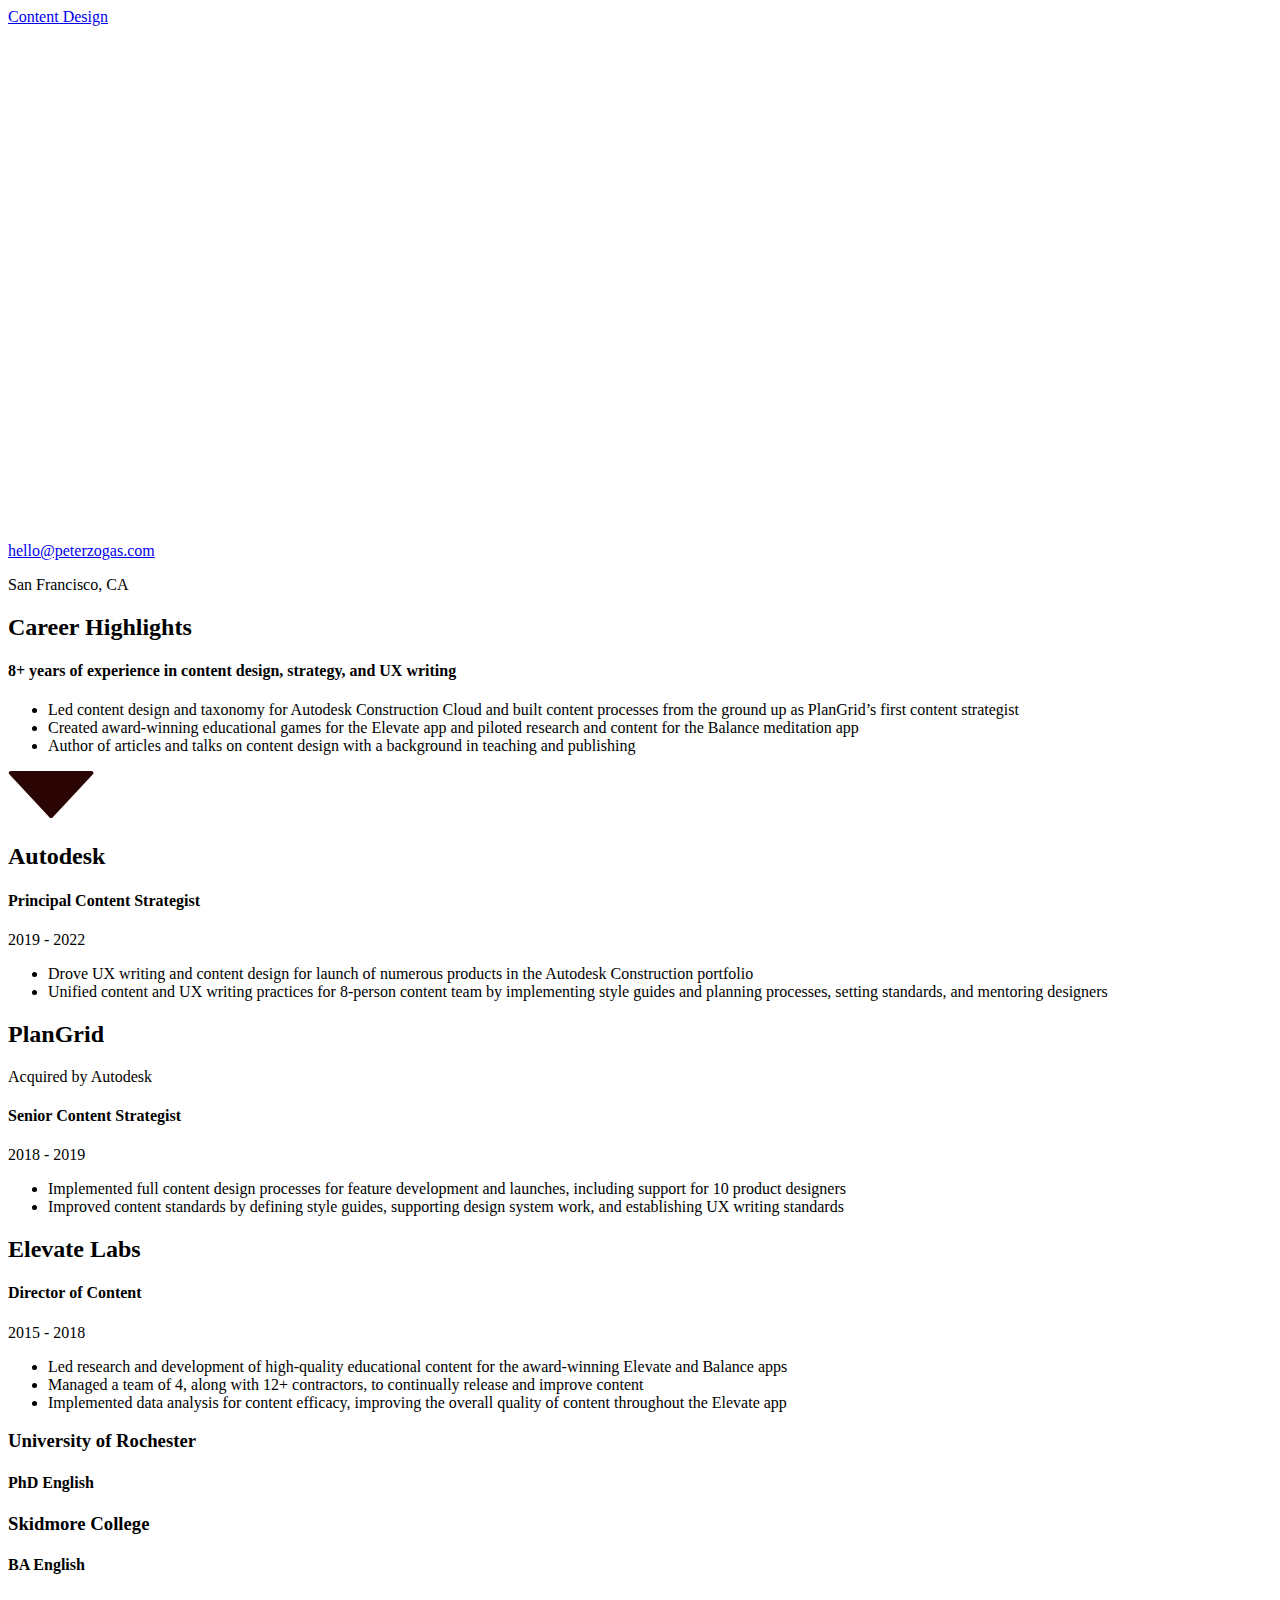
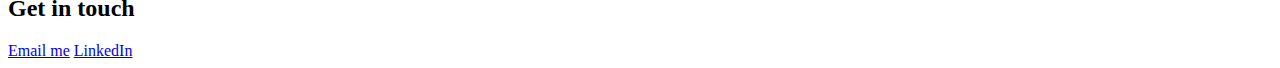
==== resume.html @ 5edbdcd4 "Alice revamp" ====
<!doctype html>
<html lang="en">

<head>
  <meta charset="utf-8">
  <meta name="viewport" content="width=device-width,initial-scale=1,shrink-to-fit=no">
    <link href="CSS/styles.css" rel="stylesheet">
  <link href="https://fonts.googleapis.com/css2?family=Work+Sans:wght@300;400;500;600;700&display=swap|Raleway:Raleway:wght@300;400;500&family=Work+Sans:wght@700;800&display=swap|Alfa Slab One" rel="stylesheet">
  <link rel="shortcut icon" href="images/favicon.ico" type="image/x-icon">
</head>

<body>
  <div class="page-container">

    <header>
      <div class="nav-links">
        <a class="button-resting" href="./index.html">Content Design</a>
      </div>

      <div class="social-links">
        <a href="mailto:hello@peterzogas.com">
          <svg class="social-icon" width="512" height="512" viewBox="0 0 512 512" fill="none" xmlns="http://www.w3.org/2000/svg">
            <path fill-rule="evenodd" clip-rule="evenodd" d="M40 191.663V444H472V193.309L282.05 341.231C267.623 352.466 247.414 352.487 232.963 341.282L40 191.663ZM439.397 168H74.7605L257.473 309.672L439.397 168ZM0 148C0 136.954 8.95431 128 20 128H492C503.046 128 512 136.954 512 148V464C512 475.046 503.046 484 492 484H20C8.95431 484 0 475.046 0 464V148Z"/>
          </svg></a>
        <a href="https://www.linkedin.com/in/peterzogas/" target="_blank">
          <svg class="social-icon" width="512" height="512" viewBox="0 0 512 512" fill="none" xmlns="http://www.w3.org/2000/svg">
            <path d="M93.8667 145.067C122.144 145.067 145.067 122.144 145.067 93.8667C145.067 65.5897 122.144 42.6667 93.8667 42.6667C65.5897 42.6667 42.6667 65.5897 42.6667 93.8667C42.6667 122.144 65.5897 145.067 93.8667 145.067Z"/>
            <path d="M138.779 184.589H49.8526V470.232H138.779V184.589Z"/>
            <path d="M193.572 184.589H278.905V224.15C281.101 220.079 291.377 202.496 310.344 191.775C331.902 179.591 351.216 176.679 373.67 177.853C409.151 179.708 422.175 188.182 438.793 201.656C467.043 224.561 469.333 288.337 469.333 288.337V470.231H381.305V327.411C381.305 327.411 382.204 304.505 375.579 282.947C369.789 268.236 358.614 255.551 337.291 255.551C292.902 255.551 281.153 297.813 278.905 308.407V470.232H193.572V184.589Z"/>
          </svg></a>
      </div>
    </header>

    <div class="contact-wrapper">
      <div class="contact-container">
        <a href="mailto:hello@peterzogas.com">hello@peterzogas.com</a>
        <p class="location">San Francisco, CA</p>
      </div>
  </div>

    <div class="experience-wrapper">
    <div class="experience-container">
      <div class="experience-title">
        <h2>Career Highlights</h2>
        <h4>8+ years of experience in content design, strategy, and UX writing</h4>
      </div>
      <div class="experience-text">
        <ul>
          <li>Led content design and taxonomy for Autodesk Construction Cloud and built content processes from the ground up as PlanGrid’s first content strategist</li>
          <li>Created award-winning educational games for the Elevate app and piloted research and content for the Balance meditation app</li>
          <li>Author of articles and talks on content design with a background in teaching and publishing</li>
        </ul>
      </div>
    </div>
    
    <div class=intro-image>
        <svg width="86" height="48" viewBox="0 0 86 48" fill="none" xmlns="http://www.w3.org/2000/svg">
        <path d="M44.5681 46.4406C43.7778 47.2847 42.4384 47.2847 41.6481 46.4406L1.32066 3.36691C0.124448 2.08924 1.0304 0 2.78064 0L83.4356 0C85.1858 0 86.0918 2.08924 84.8956 3.36691L44.5681 46.4406Z" fill="#2B0504"/>
        </svg>
    </div>


    <div class="experience-container">
      <div class="experience-title">
        <h2>Autodesk</h2>
        <h4>Principal Content Strategist</h4>
        <p class="experience-year">2019 - 2022</p>
      </div>
      <div class="experience-text">
        <ul>
          <li>Drove UX writing and content design for launch of numerous products in the Autodesk Construction portfolio</li>
          <li>Unified content and UX writing practices for 8-person content team by implementing style guides and planning processes, setting standards, and mentoring designers</li>
        </ul>
      </div>
    </div>

    <div class="experience-container">
      <div class="experience-title">
        <h2>PlanGrid</h2>
        <p class="experience-sub-title">Acquired by Autodesk</p>
        <h4>Senior Content Strategist</h4>
        <p class="experience-year">2018 - 2019</p>
      </div>
      <div class="experience-text">
        <ul>
          <li>Implemented full content design processes for feature development and launches, including support for 10 product designers</li>
          <li>Improved content standards by defining style guides, supporting design system work, and establishing UX writing standards</li>
        </ul>
      </div>
    </div>

    <div class="experience-container">
      <div class="experience-title">
        <h2>Elevate Labs</h2>
        <h4>Director of Content</h4>
        <p class="experience-year">2015 - 2018</p>
      </div>
      <div class="experience-text">
        <ul>
          <li>Led research and development of high-quality educational content for the award-winning Elevate and Balance apps</li>
          <li>Managed a team of 4, along with 12+ contractors, to continually release and improve content</li>
          <li>Implemented data analysis for content efficacy, improving the overall quality of content throughout the Elevate app</li>
        </ul>
      </div>
    </div>


    <div class="experience-container">
      <div class="education-title" style="margin-bottom: 1.25em;">
        <h3>University of Rochester</h3>
        <h4>PhD English</h4>
      </div>
      <div class="education-title">
        <h3>Skidmore College</h3>
        <h4>BA English</h4>
      </div>
    </div>

    </div>



    <div id="contact" class="footer">
      <div class="footer-text">
        <h2>Get in touch</h2>
        <a class="button-resting flex-adjust" href="mailto:hello@peterzogas.com">Email me</a>
        <a class="button-resting flex-adjust" href="https://www.linkedin.com/in/peterzogas/" target="_blank">LinkedIn</a>
      </div>
    </div>


  </div>
</body>
</html>
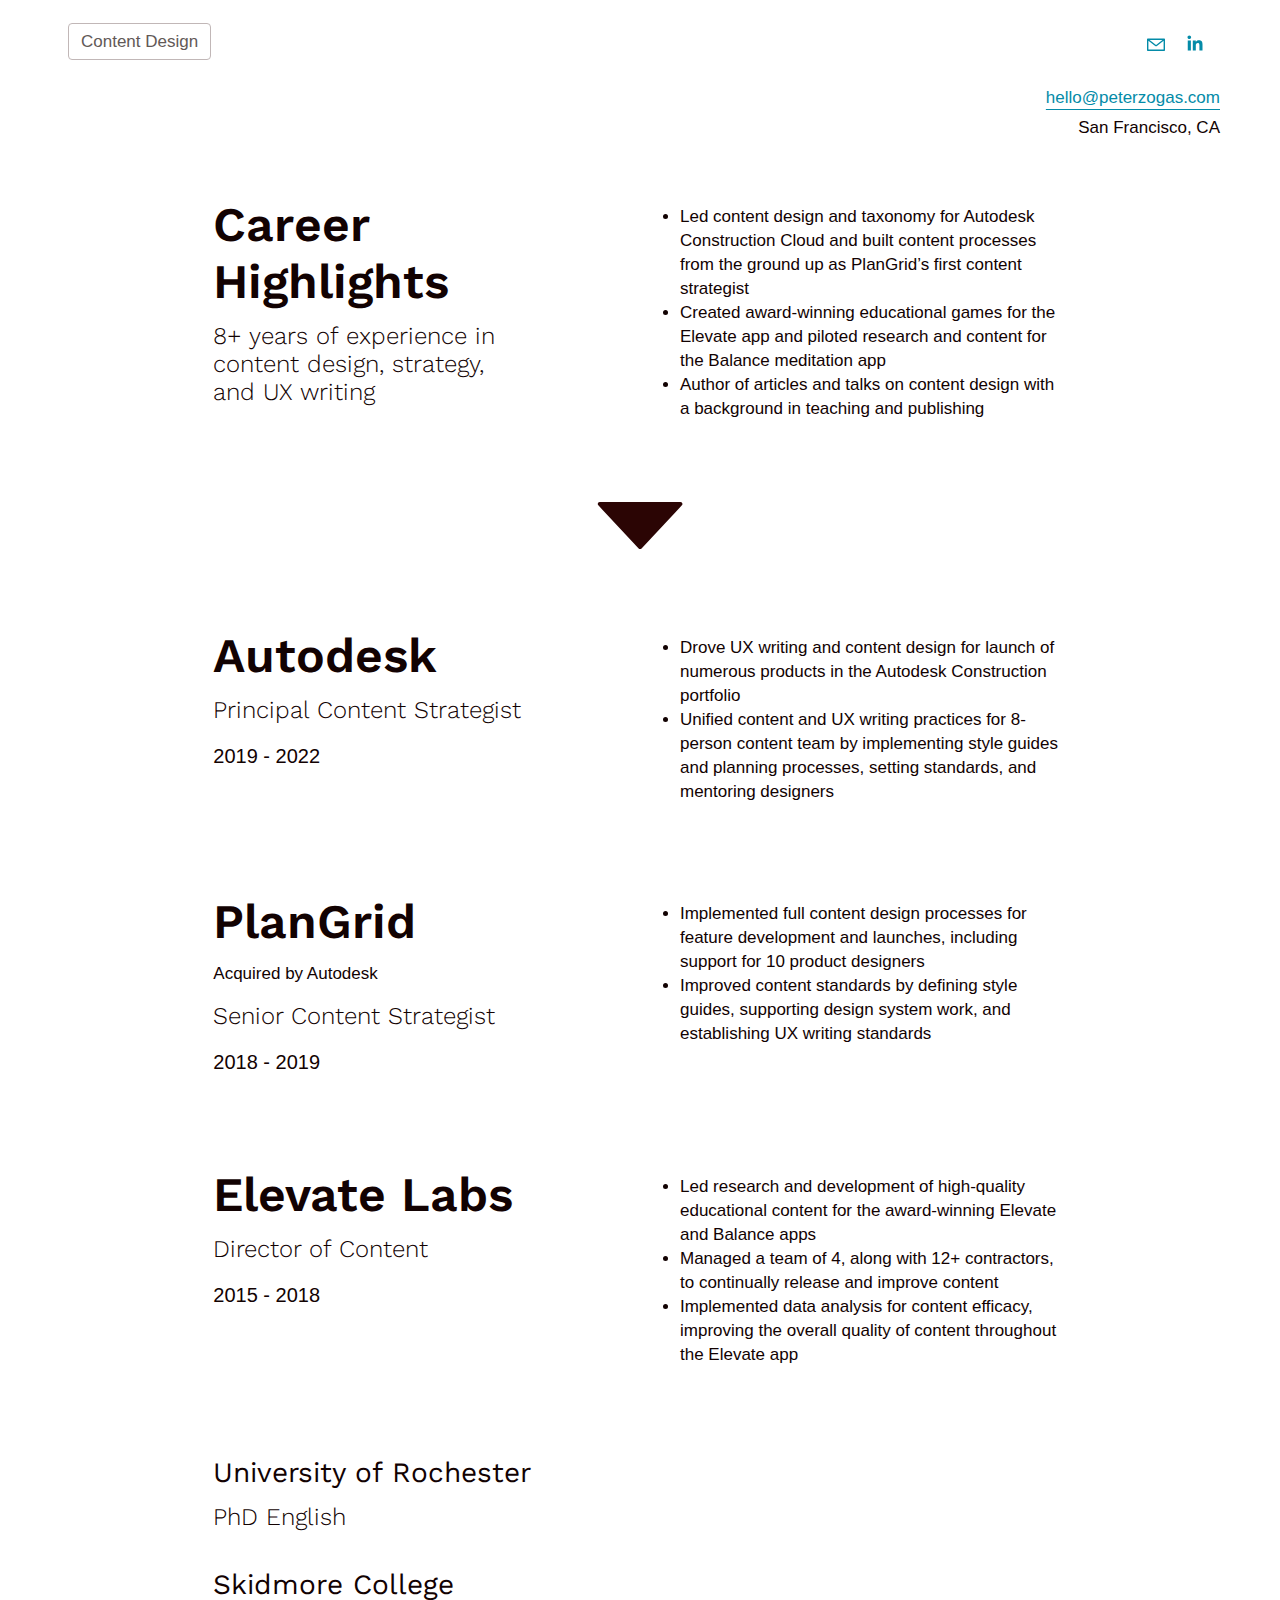
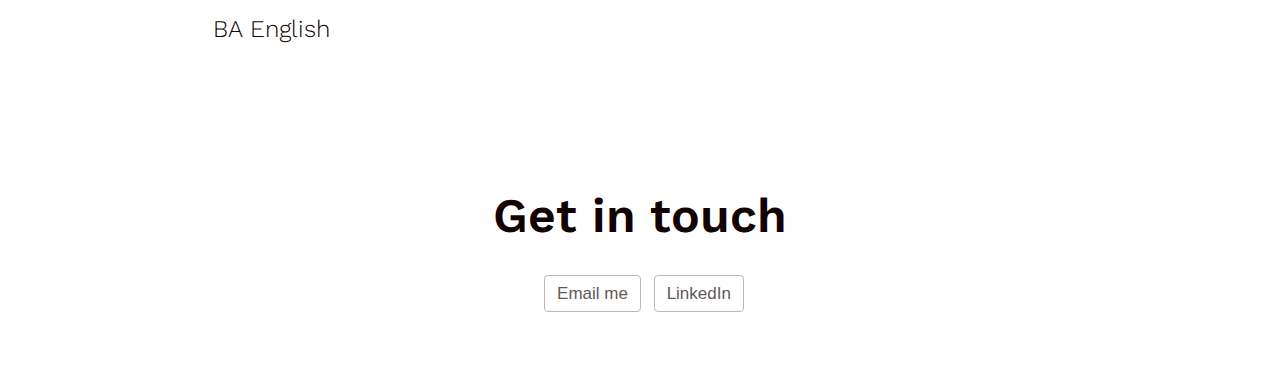
==== commit ca5f5d4b: "adding google analytics" ====
--- a/resume.html
+++ b/resume.html
@@ -2,6 +2,17 @@
 <html lang="en">
 
 <head>
+
+<!-- Google tag (gtag.js) -->
+<script async src="https://www.googletagmanager.com/gtag/js?id=G-7LBYZ3L80T"></script>
+<script>
+  window.dataLayer = window.dataLayer || [];
+  function gtag(){dataLayer.push(arguments);}
+  gtag('js', new Date());
+
+  gtag('config', 'G-7LBYZ3L80T');
+</script>
+
   <meta charset="utf-8">
   <meta name="viewport" content="width=device-width,initial-scale=1,shrink-to-fit=no">
     <link href="CSS/styles.css" rel="stylesheet">
--- a/CSS/styles.css
+++ b/CSS/styles.css
@@ -0,0 +1,580 @@
+html{
+	scroll-behavior: smooth;
+}
+
+body{
+	font-family: 'Raleway', sans-serif;
+	color: #120202;
+	font-size: 17px;
+	font-weight: 400;
+	margin: 0;
+}
+
+
+p, li{
+	line-height: 1.5rem;
+}
+
+
+h1{
+	font-family: 'Work Sans', sans-serif;
+	font-size: 3.5rem;
+	font-weight: 700;
+	margin-bottom: 0.25em;
+}
+h2{
+	font-family: 'Work Sans', sans-serif;
+	font-size: 3rem;
+	font-weight: 600;
+	margin-top:8px;
+}
+h3{
+	font-family: 'Work Sans', sans-serif;
+	font-size: 1.75rem;
+	font-weight: 400;
+	margin-top:8px;
+}
+h4{
+	font-family: 'Work Sans', sans-serif;
+	font-size:1.5rem;
+	font-weight: 300;
+	margin-top:0;
+	margin-bottom:8px;
+}
+h5{
+	font-size: 0.875rem;
+	font-weight: 300;
+	margin-top: 12px;
+}
+
+
+a{
+	color: #048BA8;
+	text-decoration-color: #048BA8;
+	text-decoration-thickness: .073em;
+	text-underline-offset: .35em;
+	padding: 4px 0px;
+}
+a:hover{
+	color:#4F288A;
+	text-decoration: none;
+	background-color:#F1E6F1;
+	border-radius: 1px;
+}
+
+.page-container{
+	padding-top: 32px;
+	padding-bottom: 32px;
+}
+
+a.button-resting{
+	text-align: center;
+	margin-left: 8px;
+	color: #625957;
+	background-color: #fff;
+	border-radius: 4px;
+	border: 1px solid #C1B7B7;
+	padding: 8px 12px 8px 12px;
+	text-decoration:none;
+}
+a.button-resting:hover{
+	color: #120202;
+	background-color: #C2E5E9;
+	border-radius: 4px;
+	border: 1px solid #048BA8;
+	padding-left: 12px;
+	padding-right: 12px;
+	text-decoration:none;
+}
+a.button-disabled{
+	color: #858D96;
+	background-color: #EDF1F4;
+	border-radius: 20px;
+	border: 1px solid #EDF1F4;
+	padding-left: 12px;
+	padding-right: 12px;
+	text-decoration:none;
+	pointer-events: none;
+}
+
+
+/*HEADER*/
+header{
+	display: flex;
+	justify-content: space-between;
+	padding-left: 60px;
+	padding-right: 60px;
+}
+.social-links a{
+	padding-right: 16px;
+}
+.social-links a:hover{
+	background-color:transparent;
+}
+a.link-mini{
+	font-size:0.95rem;
+	padding-right:0px;
+}
+a.link-mini:hover{
+	color:#4F288A;
+	text-decoration: none;
+	background-color:#F1E6F1;
+	border-radius: 1px;
+}
+svg.social-icon{
+	height: 18px;
+	width: 18px;
+	fill:#048BA8;
+	display: inline-block;
+	vertical-align: middle;
+}
+.social-icon:hover{
+	fill: #4F288A;
+}
+
+
+/*INTRO*/
+.intro{
+	padding-top: 5em;
+}
+.intro, .footer, .skills-content, .work{
+	display: grid;
+	grid-template-columns: repeat(12,1fr);
+	grid-template-rows: auto;
+}
+
+.intro .intro-text{
+	padding-left: 3em;
+	grid-column-start: 2;
+	grid-column-end: 7;
+	text-align: left;
+}
+.profile-image{
+	grid-column-start: 8;
+	grid-column-end: 12;
+	justify-self: center;
+}
+.intro-image{
+	grid-column-start: 1;
+	grid-column-end: 13;
+	justify-self: center;
+}
+.intro .intro-image{
+	padding-top: 3.5em;
+}
+
+.profile-image img{
+	object-fit: cover;
+	max-width: 300px;
+	width: 100%;
+	max-height: 100%;
+	padding-top: 4em;
+	padding-bottom: 4em;
+}
+.intro-text{
+	grid-column-start: 4;
+	grid-column-end: 10;
+	justify-self: center;
+	text-align: center;
+}
+
+.intro-text h3{
+	padding-bottom: 1em;
+}
+
+
+
+/*SKILLS*/
+.skills-icon-left img{
+	max-width: 78px;
+}
+.skills-content{
+	grid-template-rows: auto;
+	grid-row-gap: 64px;
+	padding-top: 5rem;
+	padding-bottom: 5rem;
+}
+
+.skills-1, .skills-3 {
+	grid-column-start: 3;
+	grid-column-end: 7;
+	justify-self: left;
+	margin-right:1.25rem;
+	display:flex;
+	column-gap: 1rem;
+}
+
+.skills-2, .skills-4{
+	grid-column-start: 7;
+	grid-column-end: 11;
+	justify-self: left;
+	margin-left:1.25rem;
+	display:flex;
+	column-gap: 1rem;
+}
+
+.skills-description-right h4{
+	font-family: 'Work Sans', sans-serif;
+	color: #120202;
+	font-size:1.25em;
+	font-weight: 500;
+	margin-top:0;
+	margin-bottom:8px;
+}
+.skills-description-right p{
+	color: #120202;
+}
+
+
+/*PROJECTS*/
+.projects{
+	background-color: #2B0504;
+	padding-top: 3em;
+	border-radius: 28px;
+}
+
+.projects .intro-text{
+	color:rgba(255, 255, 255, .96)
+}
+.intro-text h2{
+	margin-bottom: .35em;
+}
+.work{
+	background-position: 0% 0%;
+	padding-top: 2.5em;
+	padding-bottom: 96px;
+	background-repeat: no-repeat;
+	background-size: cover;
+	grid-template-rows: auto;
+	grid-row-gap: 32px;
+}
+.project-card{
+	grid-column-start: 2;
+	grid-column-end: 12;
+	background-color: #fff;
+	border-radius: 4px;
+	box-shadow: rgba(255, 255, 255, .18) 2px 6px 8px;
+	display:grid;
+	grid-template-columns: repeat(10,1fr);
+	grid-template-rows: auto;
+}
+.project-text{
+	grid-column-start: 1;
+	grid-column-end: 4;
+	padding-left: 48px;
+	padding-top: 48px;
+	padding-bottom: 40px;
+}
+.project-description{
+	padding-bottom: 32px;
+}
+.project-text img{
+	max-height: 40px;
+	width: auto;
+	padding-bottom: 16px;
+}
+.project-image{
+	grid-column-start: 5;
+	grid-column-end: 11;
+	padding-right: 48px;
+	padding-top: 48px;
+	padding-bottom: 40px;
+	margin-left: -32px;
+}
+.project-image img{
+	object-fit: cover;
+	max-width: 100%;
+	height: auto;
+}
+
+
+/*FOOTER*/
+.footer{
+	padding-top: 64px;
+	padding-bottom: 32px;
+}
+.footer-text{
+	grid-column-start: 3;
+	grid-column-end: 11;
+	justify-self: center;
+	text-align: center;
+}
+.footer p{
+	grid-column-start: 2;
+	grid-column-end: 12;
+	justify-self: center;
+}
+
+
+
+/*RESUME*/
+.experience-wrapper{
+	display: grid;
+	grid-template-columns: repeat(12,1fr);
+	grid-template-rows: auto;
+	grid-row-gap: 4rem;
+	margin-bottom: 4rem;
+}
+.contact-wrapper{
+	display: flex;
+	justify-content: flex-end;
+}
+.contact-container{
+	display: flex;
+	flex-direction: column;
+	padding-left:60px;
+	padding-right:60px;
+	margin-top: 2rem;
+	margin-bottom: 3rem;
+}
+.experience-year{
+	font-size: 1.25rem;
+}
+.location{
+	margin-bottom: 0;
+	margin-top: .25rem;
+	text-align: right;
+}
+/*
+.location{
+	display: flex;
+	justify-content: right;
+	padding-right:60px;
+	margin-top:3rem;
+	margin-bottom:2rem;
+} */
+.experience-container{
+	display: grid;
+	grid-column-start: 2;
+	grid-column-end: 12;
+	grid-template-columns: repeat(10,1fr);
+	grid-template-rows: auto;
+}
+.experience-title, .education-title{
+	grid-column-start: 2;
+	grid-column-end: 5;
+}
+.experience-title h2{
+	margin-bottom: 0.25em;
+} 
+.education-title h3{
+	margin-bottom: 0.5em;
+}
+.experience-sub-title{
+	margin-top:8px;
+	margin-bottom:16px;
+}
+.experience-text{
+	grid-column-start: 6;
+	grid-column-end: 10;
+}
+.experience-summary{
+	margin-bottom: 1.75rem;
+}
+
+
+/* RESPONSIVE */
+@media screen and (max-width: 1024px){
+	.intro-text{
+		grid-column-start: 3;
+		grid-column-end: 11;
+	}
+
+	.project-text{
+		grid-column-start: 2;
+		grid-column-end: 8;
+		padding-left: 0px;
+		padding-bottom: 32px;
+	}
+	.project-image{
+		grid-column-start: 2;
+		grid-column-end: 10;
+		margin-left: 0px;
+		padding-right: 0px;
+		padding-top: 0px;
+	}
+	.project-text p{
+		padding-bottom: 16px;
+	}
+
+
+	.hero-content h2{
+		grid-column-start: 3;
+		grid-column-end: 11;
+	}
+	.hero-content img{
+		grid-column-start: 2;
+		grid-column-end: 12;
+	}
+	.hero-card-container{
+		grid-column-start: 2;
+		grid-column-end: 12;
+	}
+	.case-study-container{
+		grid-column-start: 3;
+		grid-column-end: 11;
+		padding-top: 40px;
+	}
+	.case-study-stats{
+		grid-row: 1;
+		grid-column-start: 3;
+		grid-column-end: 11;
+		display: inline-flex;
+		flex-direction: row;
+		gap: 2rem;
+		margin-top: 48px;
+	}
+	.stat-section{
+		padding-bottom: 0px;
+	}
+
+
+	.experience-container{
+		display: grid;
+		grid-column-start: 1;
+		grid-column-end: 13;
+		grid-template-columns: repeat(12,1fr);
+		grid-template-rows: auto;
+	}
+	.experience-title, .education-title{
+		grid-column-start: 2;
+		grid-column-end: 6;
+	}
+	.experience-text{
+		grid-column-start: 7;
+		grid-column-end: 12;
+	}
+}
+
+
+@media screen and (max-width: 768px){
+	.nav-links{
+		display: flex;
+		flex-direction: column;
+		gap:8px;
+	}
+	.intro{
+		padding-top: 2.5em;
+	}
+	.intro .intro-text{
+		padding-left: 0;
+		grid-column-start: 3;
+		grid-column-end: 11;
+		text-align: center;
+		justify-self: center;
+	}
+	.profile-image{
+		grid-column-start: 1;
+		grid-column-end: 13;
+		justify-self: center;
+	}
+	.profile-image img{
+		padding-top: 48px;
+		padding-bottom: 48px;
+	}
+
+	.skills-1, .skills-2, .skills-3, .skills-4 {
+		grid-column-start: 3;
+		grid-column-end: 11;
+		justify-self: center;
+		margin-right:0;
+		margin-left: 0;
+		display:flex;
+		column-gap: 1rem;
+	}
+
+	.project-text{
+		grid-column-start: 2;
+		grid-column-end: 10;
+		padding-top: 40px;
+		padding-bottom: 24px;
+	}
+	.project-image{
+		padding-bottom: 32px;
+	}
+
+
+	.experience-title, .education-title, .experience-text{
+		grid-column-start: 3;
+		grid-column-end: 11;
+	}
+	.contact-wrapper{
+		justify-content: center;
+	}
+	.contact-container{
+		margin-bottom:2rem;
+	}
+	.location{
+		text-align: center;
+	}
+}
+
+
+@media screen and (max-width: 480px){
+	.page-container{
+		padding-top: 20px;
+		padding-bottom: 20px;
+	}
+	header{
+		padding-left: 20px;
+		padding-right: 20px;
+	}
+	.intro-text{
+		grid-column-start: 2;
+		grid-column-end: 12;
+	}
+	.profile-image{
+		grid-column-start: 4;
+		grid-column-end: 10;
+	}
+	.profile-image img{
+		padding-top: 32px;
+		padding-bottom: 32px;
+	}
+	.skills-icon-left{
+		grid-column-start: 2;
+		grid-column-end: 5;
+		justify-self: center;
+	}
+	.skills-description-right{
+		grid-column-start: 5;
+		grid-column-end: 12;
+	}
+	.work{
+		padding-top: 64px;
+	}
+
+	.project-text{
+		padding-top: 32px;
+		padding-bottom: 16px;
+	}
+	.project-image{
+		padding-bottom: 16px;
+	}
+	.project-text img{
+		max-height: 24px;
+		padding-bottom: 8px;
+	}
+	.project-description {
+		margin-top: 8px;
+	}
+	.project-text p{
+		padding-bottom: 0px;
+	}
+
+
+	.experience-wrapper{
+		grid-row-gap: 2rem;
+		margin-bottom: 2rem;
+	}
+	.experience-title, .education-title, .experience-text{
+		grid-column-start: 2;
+		grid-column-end: 12;
+	}
+	.experience-title h2{
+		font-size: 2rem;
+	}
+	.education-title h3{
+		font-size: 1.5rem;
+	}
+}